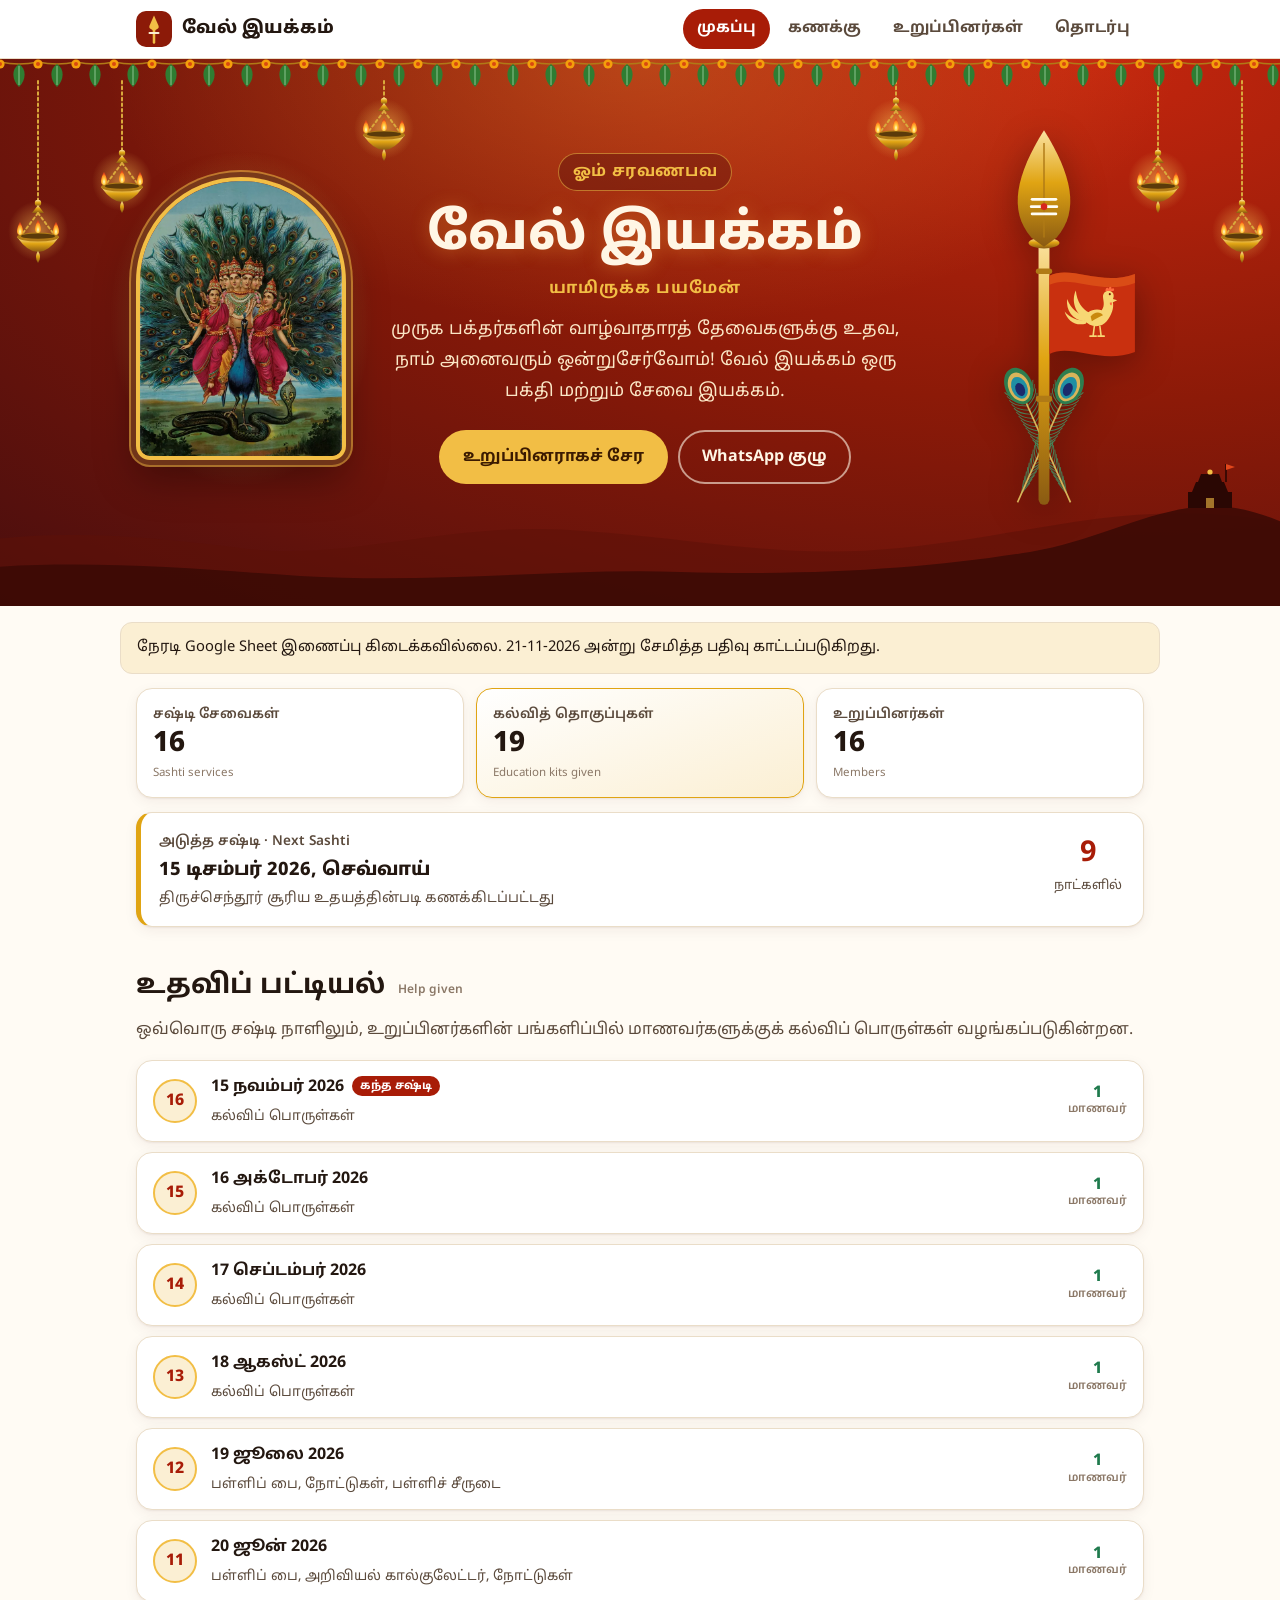
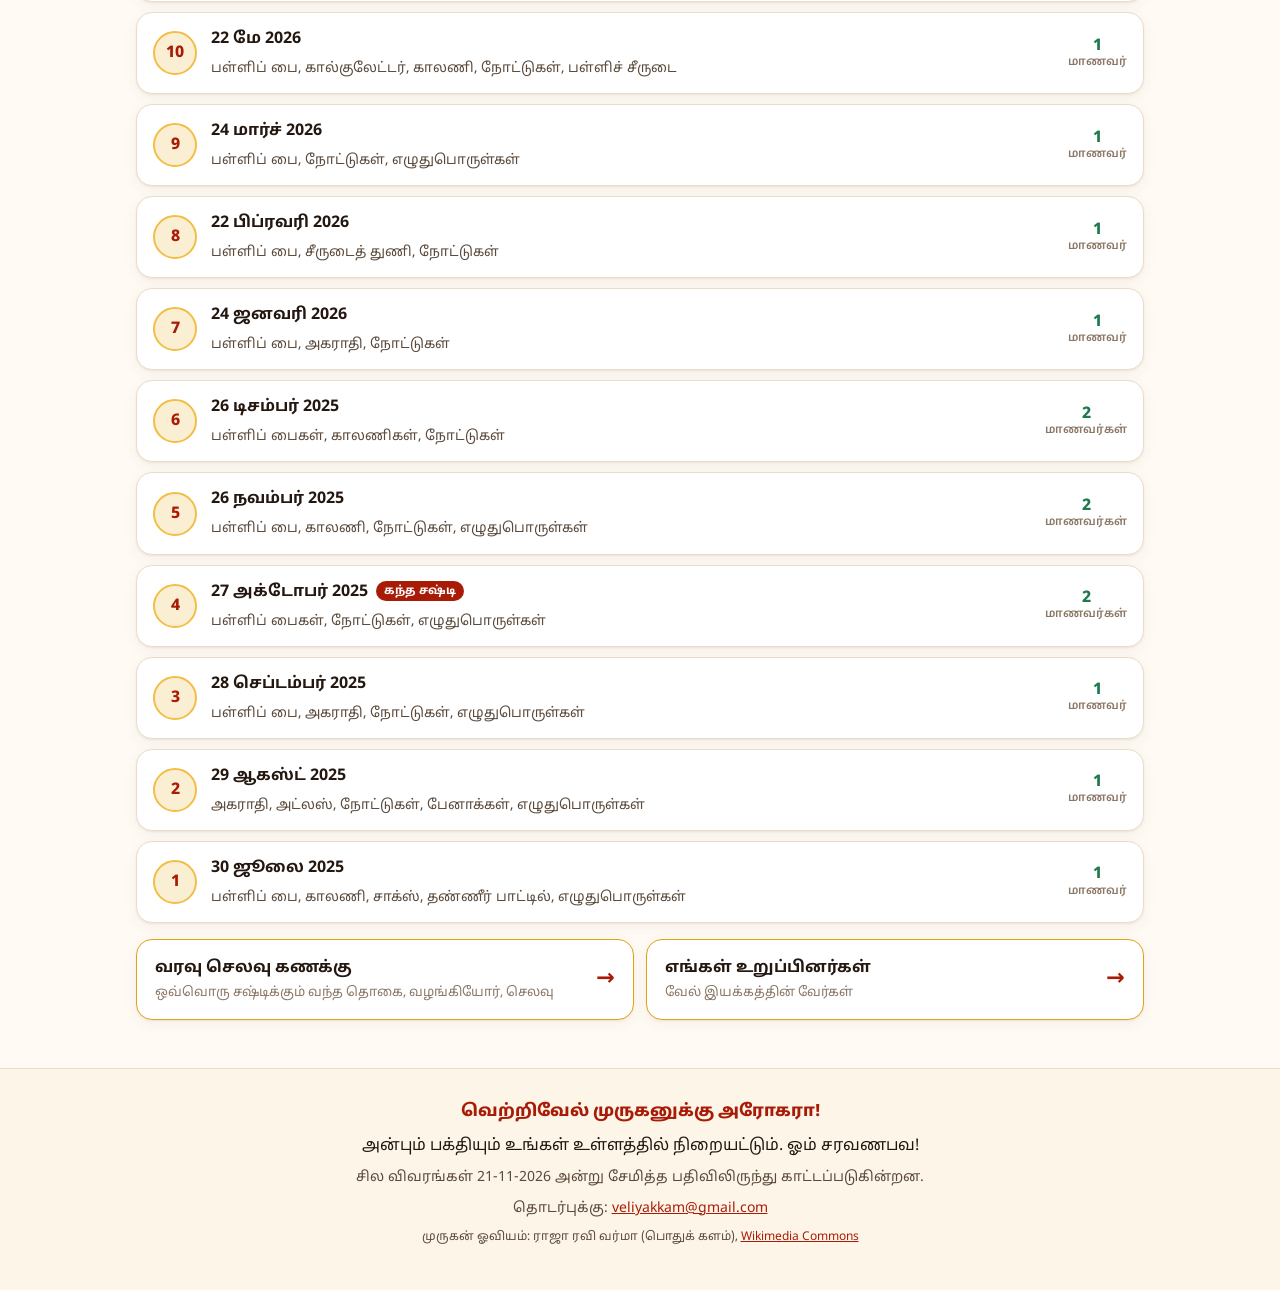
==== index.html @ ac23b08f "Keep each member's name on one line, shrinking long names to fit The name is measured in its card af" ====
<!doctype html>
<html lang="ta">
<head>
<meta charset="utf-8">
<meta name="viewport" content="width=device-width, initial-scale=1">
<title>வேல் இயக்கம் · Vel Iyakkam</title>
<meta name="description" content="வேல் இயக்கம்: முருக பக்தர்களின் பக்தி மற்றும் சேவை இயக்கம். ஒவ்வொரு ரூபாயின் வரவும் செலவும் வெளிப்படையாக.">
<meta property="og:title" content="வேல் இயக்கம் · Vel Iyakkam">
<meta property="og:description" content="A devotion and service movement of Murugan devotees. Every rupee in and out, shown openly.">
<meta property="og:type" content="website">
<meta name="theme-color" content="#8C1A08">
<link rel="icon" href="assets/img/favicon.svg">
<link rel="preconnect" href="https://fonts.googleapis.com">
<link rel="preconnect" href="https://fonts.gstatic.com" crossorigin>
<link href="https://fonts.googleapis.com/css2?family=Noto+Sans+Tamil:wght@400;600;700;800&display=swap" rel="stylesheet">
<link rel="stylesheet" href="assets/css/style.css?v=20261121f">
</head>
<body data-page="home">

<header class="top">
  <div class="wrap top-in">
    <a class="brand" href="index.html">
      <img src="assets/img/favicon.svg" alt="" width="36" height="36">
      <span>வேல் இயக்கம்</span>
    </a>
    <nav class="nav" aria-label="பக்கங்கள்">
      <a href="index.html" class="on" aria-current="page">முகப்பு</a>
      <a href="accounts.html">கணக்கு</a>
      <a href="members.html">உறுப்பினர்கள்</a>
      <a href="contact.html">தொடர்பு</a>
    </nav>
  </div>
</header>

<main>

  <section class="hero">
    <div class="decor-lamps" data-decor="lamps" aria-hidden="true"></div>
    <div class="wrap hero-grid">
      <figure class="deity">
        <picture>
          <source srcset="assets/img/murugan-ravi-varma.webp" type="image/webp">
          <img src="assets/img/murugan-ravi-varma.jpg" width="600" height="819" alt="ஆறுமுகப் பெருமான், வள்ளி தெய்வானையுடன் மயில் மீது. ராஜா ரவி வர்மா ஓவியம்">
        </picture>
      </figure>
      <div class="hero-text">
      <p class="om">ஓம் சரவணபவ</p>
      <h1>வேல் இயக்கம்</h1>
      <p class="yama">யாமிருக்க பயமேன்</p>
      <p class="lead">முருக பக்தர்களின் வாழ்வாதாரத் தேவைகளுக்கு உதவ, நாம் அனைவரும் ஒன்றுசேர்வோம்!
        வேல் இயக்கம் ஒரு பக்தி மற்றும் சேவை இயக்கம்.</p>
      <div class="cta">
        <a class="btn btn-gold js-join" href="#">உறுப்பினராகச் சேர</a>
        <a class="btn btn-line js-wa" href="#">WhatsApp குழு</a>
      </div>
      </div>
      <div class="vel-flag" data-decor="vel" aria-hidden="true"></div>
    </div>
    <div class="decor-hills" data-decor="hills" aria-hidden="true"></div>
  </section>

  <div id="notice" class="notice wrap" hidden></div>

  <section class="wrap stats" aria-label="Summary">
    <div class="stat"><span class="k">சஷ்டி சேவைகள்</span><span class="v" id="sSashti">…</span><span class="e">Sashti services</span></div>
    <div class="stat stat-hl"><span class="k">கல்வித் தொகுப்புகள்</span><span class="v" id="sKits">…</span><span class="e">Education kits given</span></div>
    <div class="stat"><span class="k">உறுப்பினர்கள்</span><span class="v" id="sMem">…</span><span class="e">Members</span></div>
  </section>

  <section class="wrap">
    <div class="sashti">
      <div>
        <span class="k">அடுத்த சஷ்டி · Next Sashti</span>
        <div class="d" id="nsDate">…</div>
        <div class="muted small" id="nsPlace"></div>
      </div>
      <div class="count" id="nsCount"></div>
    </div>
  </section>

  <section class="wrap sec" id="help">
    <h2>உதவிப் பட்டியல் <small>Help given</small></h2>
    <p class="muted">ஒவ்வொரு சஷ்டி நாளிலும், உறுப்பினர்களின் பங்களிப்பில் மாணவர்களுக்குக் கல்விப் பொருள்கள் வழங்கப்படுகின்றன.</p>
    <ol class="helplist" id="helpList"></ol>

    <div class="tab-links">
      <a class="acc-link" href="accounts.html">
        <span><b>வரவு செலவு கணக்கு</b><small>ஒவ்வொரு சஷ்டிக்கும் வந்த தொகை, வழங்கியோர், செலவு</small></span>
        <span class="arrow">→</span>
      </a>
      <a class="acc-link" href="members.html">
        <span><b>எங்கள் உறுப்பினர்கள்</b><small>வேல் இயக்கத்தின் வேர்கள்</small></span>
        <span class="arrow">→</span>
      </a>
    </div>
  </section>



</main>

<footer class="foot">
  <div class="wrap">
    <p class="arohara">வெற்றிவேல் முருகனுக்கு அரோகரா!</p>
    <p>அன்பும் பக்தியும் உங்கள் உள்ளத்தில் நிறையட்டும். ஓம் சரவணபவ!</p>
    <p class="small muted" id="source"></p>
    <p class="small muted">தொடர்புக்கு: <a class="js-mail" href="#"></a></p>
    <p class="tiny muted">முருகன் ஓவியம்: ராஜா ரவி வர்மா (பொதுக் களம்), <a href="https://commons.wikimedia.org/wiki/File:Murugan_by_Raja_Ravi_Varma.jpg" target="_blank" rel="noopener">Wikimedia Commons</a></p>
  </div>
</footer>

<script src="assets/js/config.js?v=20261121f"></script>
<script src="assets/js/panchang.js?v=20261121f"></script>
<script src="assets/js/decor.js?v=20261121f"></script>
<script src="assets/js/app.js?v=20261121f"></script>
</body>
</html>
---- assets/css/style.css ----
/* Vel Iyakkam: one small stylesheet. Light and dark follow the phone's setting. */

:root{
  --red:#A81C07; --red-d:#6E1205; --gold:#E0A413; --gold-l:#F2BE45; --cream:#FBEFD3;
  --bg:#FFFBF4; --card:#FFFFFF; --card-2:#FDF5E8;
  --ink:#231710; --ink-2:#5B4A3C; --ink-3:#8B7867; --line:#EADDC8;
  --in:#1F7A4D; --out:#B3261E;
  --r:16px; --sh:0 1px 2px rgba(74,14,14,.06),0 4px 14px rgba(74,14,14,.06);
  --font:"Noto Sans Tamil","Latha",system-ui,-apple-system,"Segoe UI",sans-serif;
}
@media (prefers-color-scheme:dark){
  :root{
    --bg:#191210; --card:#231A17; --card-2:#2C211D;
    --ink:#F5EDE3; --ink-2:#CDBBA9; --ink-3:#9A8776; --line:#3A2C26;
    --red:#E2593C; --in:#5CC48E; --out:#F08A7E; --cream:#3A2C10;
    --sh:0 1px 2px rgba(0,0,0,.3),0 4px 14px rgba(0,0,0,.25);
  }
}

*,*::before,*::after{box-sizing:border-box}
html{scroll-behavior:smooth;-webkit-text-size-adjust:100%}
body{margin:0;background:var(--bg);color:var(--ink);font-family:var(--font);font-size:16px;line-height:1.75}
a{color:var(--red)}
h1,h2,h3{line-height:1.4;margin:0 0 .4em}
h2{font-size:clamp(1.3rem,3.5vw,1.7rem)}
h3{font-size:1.1rem}
h2 small,h3 small,summary small{font-size:.75rem;font-weight:600;color:var(--ink-3);margin-left:6px;letter-spacing:.02em}
p{margin:0 0 1em}
.wrap{max-width:1040px;margin:0 auto;padding:0 16px}
.muted{color:var(--ink-2)}
.small{font-size:.875rem}
.mt{margin-top:32px}
.sec{padding:40px 16px 8px}
:focus-visible{outline:3px solid var(--gold);outline-offset:2px;border-radius:6px}

/* header */
.top{position:sticky;top:0;z-index:10;background:var(--card);border-bottom:1px solid var(--line)}
.top-in{display:flex;align-items:center;justify-content:space-between;height:58px;gap:12px}
.brand{display:flex;align-items:center;gap:10px;color:var(--ink);font-weight:800;font-size:1.1rem;text-decoration:none;white-space:nowrap}
.brand img{border-radius:10px}
.nav{display:flex;gap:4px;align-items:center}
.nav a{color:var(--ink-2);text-decoration:none;padding:7px 14px;border-radius:999px;font-size:.95rem;font-weight:700}
.nav a:hover{background:var(--card-2)}
.nav a.on{background:var(--red);color:#fff}
@media (max-width:640px){
  .top-in{flex-wrap:wrap;height:auto;padding-top:8px;gap:6px}
  .nav{width:100%;gap:0;border-top:1px solid var(--line)}
  .nav a{flex:1;text-align:center;border-radius:0;padding:9px 2px;font-size:.84rem;border-bottom:3px solid transparent}
  .nav a.on{background:none;color:var(--red);border-bottom-color:var(--red)}
}

/* hero: painting, hanging lamps, mango-leaf thoranam, hills, Vel with rooster flag */
.hero{position:relative;overflow:hidden;isolation:isolate;color:#FFF6E5;text-align:center;padding:64px 0 92px;
  background:radial-gradient(60% 70% at 50% 0%,rgba(255,170,60,.28) 0%,rgba(255,170,60,0) 70%),
             radial-gradient(120% 140% at 85% 0%,#C4260E 0%,#8C1A08 45%,#4A0E0E 100%)}
.hero::before{content:"";position:absolute;left:0;right:0;top:0;height:30px;z-index:3;background:url("data:image/svg+xml,%3Csvg xmlns='http://www.w3.org/2000/svg' width='38' height='30'%3E%3Cpath d='M0 3 Q19 7 38 3' stroke='%23B07A16' stroke-width='1.6' fill='none'/%3E%3Cpath d='M19 5 C27 10 26 21 19 28 C12 21 11 10 19 5Z' fill='%232F7D32'/%3E%3Cpath d='M19 7 L19 26' stroke='%23A5D6A7' stroke-width='.8'/%3E%3Ccircle cx='0' cy='5' r='4.6' fill='%23F59E0B'/%3E%3Ccircle cx='38' cy='5' r='4.6' fill='%23F59E0B'/%3E%3Ccircle cx='0' cy='5' r='2' fill='%23D9480F'/%3E%3Ccircle cx='38' cy='5' r='2' fill='%23D9480F'/%3E%3C/svg%3E") repeat-x;background-size:38px 30px}
.hero-grid{position:relative;z-index:2;display:grid;grid-template-columns:210px 1fr 200px;gap:28px;align-items:center}
.hero-text{min-width:0}
.om{display:inline-block;margin:0 0 10px;padding:4px 14px;border:1px solid rgba(242,190,69,.55);border-radius:999px;color:var(--gold-l);font-weight:700;letter-spacing:.04em;background:rgba(74,14,14,.35)}
.hero h1{font-size:clamp(2rem,7vw,3.2rem);font-weight:800;margin:0;text-shadow:0 2px 18px rgba(255,170,60,.35)}
.yama{margin:2px 0 12px;color:var(--gold-l);font-weight:700;letter-spacing:.06em;font-size:1.02rem}
.lead{max-width:36em;margin:0 auto 22px;font-size:clamp(1rem,2.6vw,1.1rem);color:#FBE7C6}
.deity{margin:0;position:relative}
.deity::before{content:"";position:absolute;inset:-26px;border-radius:50%;background:radial-gradient(closest-side,rgba(255,196,90,.55),rgba(255,196,90,0));z-index:-1}
.deity img{display:block;width:100%;height:auto;border-radius:105px 105px 14px 14px;border:4px solid #F2BE45;
  box-shadow:0 0 0 5px rgba(74,14,14,.6),0 0 0 7px rgba(242,190,69,.55),0 18px 40px rgba(0,0,0,.35)}
.vel-flag svg{display:block;width:100%;height:auto;filter:drop-shadow(0 8px 18px rgba(0,0,0,.35))}
.vel-flag .flag{transform-box:fill-box;transform-origin:0 50%;animation:wave 4.5s ease-in-out infinite alternate}
.decor-lamps{position:absolute;left:0;right:0;top:22px;height:240px;z-index:1;pointer-events:none}
.lamp{position:absolute;top:0;transform:translateX(-50%);transform-origin:50% 0;animation:sway 5.5s ease-in-out infinite alternate}
.lamp svg{display:block;overflow:visible}
.lamp .flame{transform-box:fill-box;transform-origin:50% 100%;animation:flicker 1.3s ease-in-out infinite alternate}
.lamp .glow{animation:glow 2.6s ease-in-out infinite alternate}
.decor-hills{position:absolute;left:0;right:0;bottom:0;height:150px;z-index:1;pointer-events:none}
@keyframes sway{from{transform:translateX(-50%) rotate(-2.2deg)}to{transform:translateX(-50%) rotate(2.2deg)}}
@keyframes flicker{0%{transform:scale(1,1)}40%{transform:scale(.9,1.1)}70%{transform:scale(1.06,.94)}100%{transform:scale(.96,1.05)}}
@keyframes glow{from{opacity:.65}to{opacity:1}}
@keyframes wave{from{transform:skewY(0deg) scaleX(1)}to{transform:skewY(-3deg) scaleX(.96)}}
@media (prefers-reduced-motion:reduce){.lamp,.lamp .flame,.lamp .glow,.vel-flag .flag{animation:none}}
@media (max-width:1180px){.lamp.wide{display:none}}
@media (max-width:860px){
  .hero{padding:52px 0 86px}
  .hero-grid{grid-template-columns:1fr;gap:6px}
  .deity{width:150px;margin:0 auto 10px}
  .deity img{border-radius:75px 75px 12px 12px}
  .vel-flag{display:none}
  .lamp.mid{top:0}
  .lamp.mid:nth-child(3){left:7%!important}.lamp.mid:nth-child(4){left:93%!important}
}
.hero--small{padding:52px 0 70px}
.hero--small h1{font-size:clamp(1.7rem,5.5vw,2.5rem)}
.cta{display:flex;gap:10px;justify-content:center;flex-wrap:wrap}
.btn{display:inline-block;padding:11px 22px;border-radius:999px;font-weight:700;text-decoration:none;border:2px solid transparent}
.btn-gold{background:var(--gold-l);color:#3B1A00}
.btn-line{border-color:rgba(255,246,229,.6);color:#FFF6E5}
.btn-red{background:var(--red);color:#fff}
.btn-ghost{border-color:var(--red);color:var(--red)}
.btn:hover{filter:brightness(1.06)}

.notice{margin-top:16px;margin-bottom:0;padding:12px 16px;border-radius:12px;background:var(--cream);color:var(--ink);font-size:.92rem;border:1px solid var(--line)}

/* stats */
.stats{display:grid;grid-template-columns:repeat(3,1fr);gap:12px;margin-top:-26px;position:relative}
.stat{background:var(--card);border:1px solid var(--line);border-radius:var(--r);box-shadow:var(--sh);padding:14px 16px;display:flex;flex-direction:column}
.stat .k{font-size:.85rem;color:var(--ink-2);font-weight:600}
.stat .v{font-size:clamp(1.3rem,3.6vw,1.75rem);font-weight:800;font-variant-numeric:tabular-nums;line-height:1.3}
.stat .e{font-size:.72rem;color:var(--ink-3)}
.stat-hl{background:linear-gradient(160deg,var(--card) 0%,var(--cream) 100%);border-color:var(--gold)}
.notice:not([hidden]) + .stats{margin-top:14px}
@media (max-width:520px){.stats{gap:8px}.stat{padding:12px 10px}.stat .k{font-size:.78rem}}

/* next sashti */
.sashti{margin-top:14px;display:flex;align-items:center;justify-content:space-between;gap:16px;background:var(--card);border:1px solid var(--line);border-left:5px solid var(--gold);border-radius:var(--r);padding:14px 18px;box-shadow:var(--sh)}
.sashti .k{font-size:.85rem;color:var(--ink-2);font-weight:600}
.sashti .d{font-size:1.15rem;font-weight:800}
.count{text-align:center;min-width:74px}
.count b{display:block;font-size:1.8rem;line-height:1.1;color:var(--red)}
.count span{font-size:.8rem;color:var(--ink-2)}

/* tables */
.table-wrap{overflow-x:auto;border:1px solid var(--line);border-radius:var(--r);background:var(--card);box-shadow:var(--sh)}
.tbl{width:100%;border-collapse:collapse;font-size:.92rem}
.tbl th{text-align:left;font-size:.8rem;color:var(--ink-2);background:var(--card-2);padding:10px 12px;white-space:nowrap}
.tbl td{padding:10px 12px;border-top:1px solid var(--line);vertical-align:top}
.tbl .n{text-align:right;font-variant-numeric:tabular-nums;white-space:nowrap}
.tbl .in{color:var(--in)}
.tbl .out{color:var(--out)}
.tbl .sub{font-size:.78rem;color:var(--ink-3)}
.tbl .sub-i{display:block;font-size:.78rem;color:var(--ink-3)}
.tbl tr.now td{background:var(--cream)}
.tbl tr.pending td{background:var(--card-2)}
.pend{display:inline-block;padding:1px 8px;border-radius:999px;background:var(--cream);color:var(--warn,#B45309);font-size:.74rem;font-weight:700;white-space:nowrap;border:1px solid var(--gold)}
@media (max-width:520px){.tbl{font-size:.84rem}.tbl th,.tbl td{padding:8px 7px}.tbl .opt{display:none}}

details.more{margin-top:14px}
details.more summary{cursor:pointer;font-weight:700;padding:8px 0}
details.more .table-wrap{margin-top:6px}

/* help list */
.helplist{list-style:none;margin:0;padding:0;display:grid;gap:10px}
.helplist li{display:grid;grid-template-columns:auto 1fr auto;gap:4px 14px;align-items:center;background:var(--card);border:1px solid var(--line);border-radius:var(--r);padding:12px 16px;box-shadow:var(--sh)}
.helplist .no{grid-row:span 2;width:44px;height:44px;border-radius:50%;display:grid;place-items:center;background:var(--cream);color:var(--red);font-weight:800;border:2px solid var(--gold-l)}
.helplist .when{font-weight:700}
.helplist .tag{display:inline-block;margin-left:8px;padding:0 8px;border-radius:999px;background:var(--red);color:#fff;font-size:.72rem;font-weight:700;vertical-align:middle}
.helplist .kids{grid-row:span 2;text-align:center;font-weight:800;color:var(--in);line-height:1.2}
.helplist .kids small{display:block;font-weight:600;font-size:.72rem;color:var(--ink-3)}
.helplist .what{font-size:.86rem;color:var(--ink-2)}

/* members */
.people{display:grid;grid-template-columns:repeat(auto-fill,minmax(140px,1fr));gap:14px}
.person{margin:0;background:var(--card);border:1px solid var(--line);border-radius:var(--r);padding:14px 10px;text-align:center;box-shadow:var(--sh)}
.ph{position:relative;width:96px;height:96px;margin:0 auto 10px;border-radius:50%;overflow:hidden;background:linear-gradient(150deg,#C4260E,#6E1205);border:3px solid var(--gold-l)}
.ph span{position:absolute;inset:0;display:grid;place-items:center;color:#FFF6E5;font-weight:800;font-size:1.6rem;letter-spacing:.02em}
.ph img{position:absolute;inset:0;width:100%;height:100%;object-fit:cover;opacity:0;transition:opacity .2s}
.ph img.ok{opacity:1}
.person figcaption{display:flex;flex-direction:column;line-height:1.45}
.person figcaption b{display:block;font-size:.95rem;white-space:nowrap;overflow:hidden}
.person figcaption span{font-size:.78rem;color:var(--ink-3)}

/* join */
.join{background:var(--card);border:1px solid var(--line);border-radius:var(--r);padding:24px 20px;box-shadow:var(--sh)}
.steps{margin:0 0 18px;padding-left:1.3em}
.steps li{margin-bottom:6px}
.join .cta{justify-content:flex-start}

.foot{margin-top:40px;padding:28px 0 36px;border-top:1px solid var(--line);text-align:center;background:var(--card-2)}
.foot p{margin:0 0 6px}
.foot .arohara{color:var(--red);font-weight:800;font-size:1.05rem}
.tiny{font-size:.75rem}
.acc-link{display:flex;align-items:center;justify-content:space-between;gap:12px;margin-top:16px;padding:14px 18px;border-radius:var(--r);background:var(--card);border:1px solid var(--gold);box-shadow:var(--sh);color:var(--ink);text-decoration:none}
.acc-link small{display:block;color:var(--ink-3);font-size:.82rem}
.acc-link .arrow{font-size:1.4rem;color:var(--red);font-weight:800}
.acc-link:hover{background:var(--card-2)}

/* accounts page */
.acc-tools{display:flex;justify-content:space-between;align-items:center;gap:10px;flex-wrap:wrap;margin:6px 0 14px}
.acc-tools button{font:inherit;font-size:.86rem;font-weight:700;padding:7px 14px;border-radius:999px;border:1px solid var(--gold);background:var(--card);color:var(--red);cursor:pointer}
.cyc{background:var(--card);border:1px solid var(--line);border-radius:var(--r);box-shadow:var(--sh);margin-bottom:10px;overflow:hidden}
.cyc[open]{border-color:var(--gold)}
.cyc.pending{background:linear-gradient(180deg,var(--card) 0%,var(--card-2) 100%)}
.cyc summary{list-style:none;cursor:pointer;display:grid;grid-template-columns:auto 1fr auto;gap:6px 14px;align-items:center;padding:12px 16px}
.cyc summary::-webkit-details-marker{display:none}
.cyc .no{width:42px;height:42px;border-radius:50%;display:grid;place-items:center;background:var(--cream);color:var(--red);font-weight:800;border:2px solid var(--gold-l)}
.cyc .t b{display:block;line-height:1.35}
.cyc .t span{font-size:.8rem;color:var(--ink-3)}
.cyc .fig{display:flex;gap:18px;text-align:right}
.cyc .fig div{display:flex;flex-direction:column;line-height:1.3;min-width:70px}
.cyc .fig small{font-size:.72rem;color:var(--ink-3)}
.cyc .fig b{font-variant-numeric:tabular-nums}
.cyc .chev{grid-column:3;justify-self:end;font-size:.78rem;color:var(--red);font-weight:700}
.cyc[open] .chev .o{display:none}.cyc:not([open]) .chev .c{display:none}
.cyc-body{padding:4px 16px 16px;border-top:1px dashed var(--line)}
.cyc-body h4{margin:14px 0 6px;font-size:.92rem}
.cyc-body .line{display:flex;justify-content:space-between;gap:10px;padding:6px 0;border-bottom:1px solid var(--line);font-size:.9rem}
.cyc-body .line:last-child{border-bottom:0}
.cyc-body .line .d{color:var(--ink-3);font-size:.8rem;min-width:84px}
.cyc-body .line .who{flex:1}
.cyc-body .line .a{font-variant-numeric:tabular-nums;font-weight:700;white-space:nowrap}
.cyc-body .bal{display:flex;justify-content:space-between;margin-top:10px;padding:8px 12px;border-radius:10px;background:var(--card-2);font-weight:700}
@media (max-width:620px){
  .cyc summary{grid-template-columns:auto 1fr}
  .cyc .fig{grid-column:1 / -1;justify-content:space-between;text-align:left;padding-top:4px}
  .cyc .fig div{min-width:0}
  .cyc .chev{grid-column:1 / -1;justify-self:start}
}

.tab-links{display:grid;grid-template-columns:1fr 1fr;gap:12px}
@media (max-width:620px){.tab-links{grid-template-columns:1fr}}
.contact-list{list-style:none;margin:0;padding:0}
.contact-list li{display:flex;justify-content:space-between;gap:12px;padding:12px 0;border-bottom:1px solid var(--line);flex-wrap:wrap}
.contact-list li:last-child{border-bottom:0}
.contact-list span{color:var(--ink-2);font-weight:600}
.contact-list a{font-weight:700}
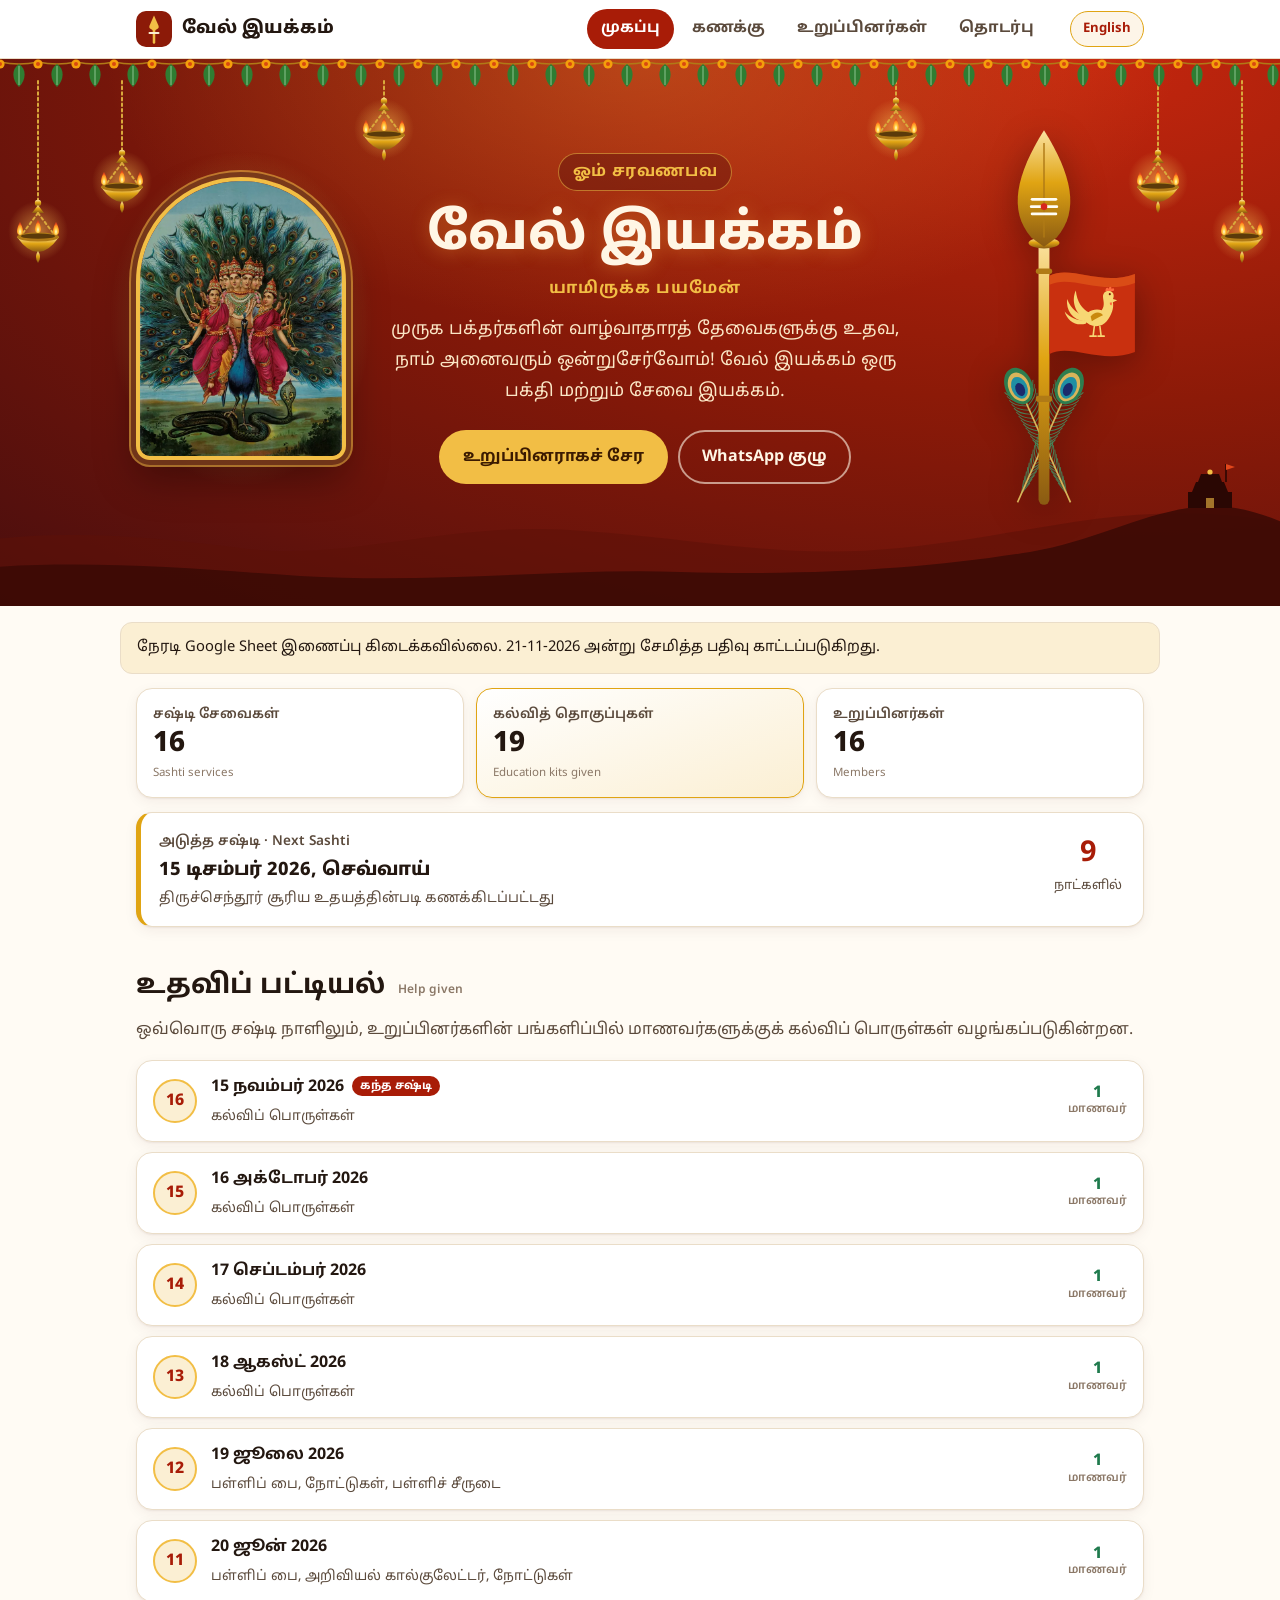
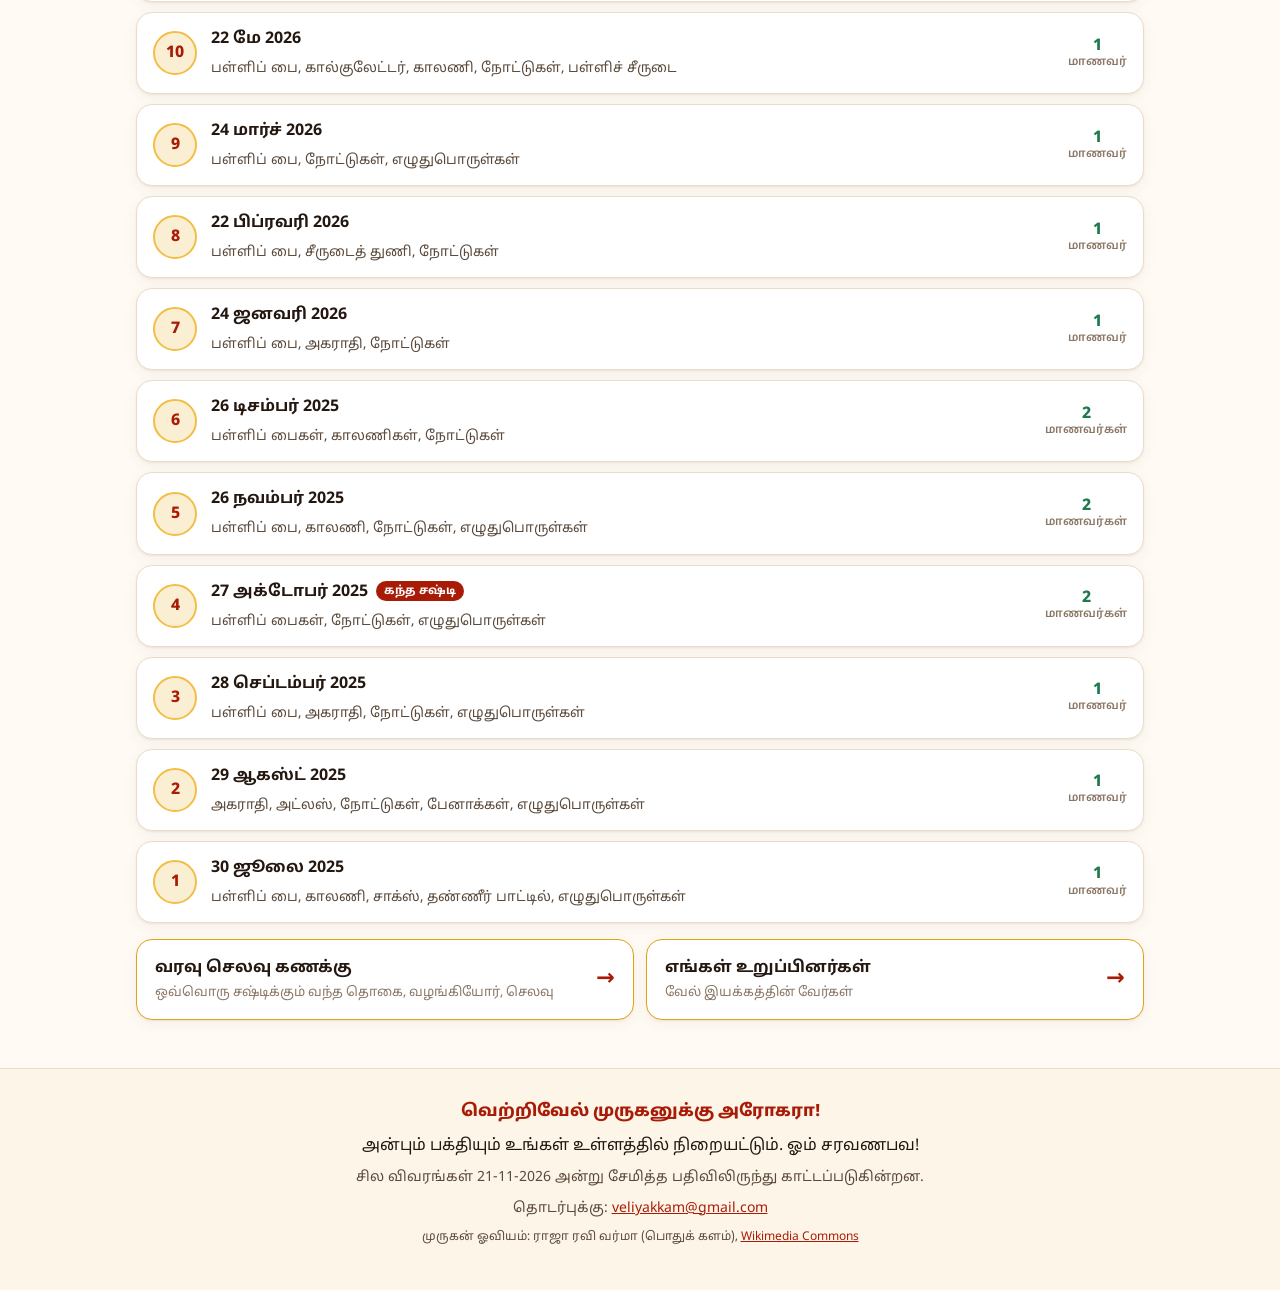
==== commit e44a11f3: "English / Tamil switch on every page; Sujith's photo (VEL-015) A button in the header switches the w" ====
--- a/index.html
+++ b/index.html
@@ -3,7 +3,7 @@
 <head>
 <meta charset="utf-8">
 <meta name="viewport" content="width=device-width, initial-scale=1">
-<title>வேல் இயக்கம் · Vel Iyakkam</title>
+<title data-en="Vel Iyakkam">வேல் இயக்கம் · Vel Iyakkam</title>
 <meta name="description" content="வேல் இயக்கம்: முருக பக்தர்களின் பக்தி மற்றும் சேவை இயக்கம். ஒவ்வொரு ரூபாயின் வரவும் செலவும் வெளிப்படையாக.">
 <meta property="og:title" content="வேல் இயக்கம் · Vel Iyakkam">
 <meta property="og:description" content="A devotion and service movement of Murugan devotees. Every rupee in and out, shown openly.">
@@ -13,7 +13,7 @@
 <link rel="preconnect" href="https://fonts.googleapis.com">
 <link rel="preconnect" href="https://fonts.gstatic.com" crossorigin>
 <link href="https://fonts.googleapis.com/css2?family=Noto+Sans+Tamil:wght@400;600;700;800&display=swap" rel="stylesheet">
-<link rel="stylesheet" href="assets/css/style.css?v=20261121f">
+<link rel="stylesheet" href="assets/css/style.css?v=20261121h">
 </head>
 <body data-page="home">
 
@@ -21,13 +21,14 @@
   <div class="wrap top-in">
     <a class="brand" href="index.html">
       <img src="assets/img/favicon.svg" alt="" width="36" height="36">
-      <span>வேல் இயக்கம்</span>
+      <span data-en="Vel Iyakkam">வேல் இயக்கம்</span>
     </a>
+    <button class="lang" id="langBtn" type="button">English</button>
     <nav class="nav" aria-label="பக்கங்கள்">
-      <a href="index.html" class="on" aria-current="page">முகப்பு</a>
-      <a href="accounts.html">கணக்கு</a>
-      <a href="members.html">உறுப்பினர்கள்</a>
-      <a href="contact.html">தொடர்பு</a>
+      <a href="index.html" class="on" aria-current="page" data-en="Home">முகப்பு</a>
+      <a href="accounts.html" data-en="Accounts">கணக்கு</a>
+      <a href="members.html" data-en="Members">உறுப்பினர்கள்</a>
+      <a href="contact.html" data-en="Contact">தொடர்பு</a>
     </nav>
   </div>
 </header>
@@ -44,14 +45,14 @@
         </picture>
       </figure>
       <div class="hero-text">
-      <p class="om">ஓம் சரவணபவ</p>
-      <h1>வேல் இயக்கம்</h1>
-      <p class="yama">யாமிருக்க பயமேன்</p>
-      <p class="lead">முருக பக்தர்களின் வாழ்வாதாரத் தேவைகளுக்கு உதவ, நாம் அனைவரும் ஒன்றுசேர்வோம்!
+      <p class="om" data-en="Om Saravanabhava">ஓம் சரவணபவ</p>
+      <h1 data-en="Vel Iyakkam">வேல் இயக்கம்</h1>
+      <p class="yama" data-en="Why fear, when I am here">யாமிருக்க பயமேன்</p>
+      <p class="lead" data-en="Let us all come together to help Murugan devotees with their livelihood needs! Vel Iyakkam is a movement of devotion and service.">முருக பக்தர்களின் வாழ்வாதாரத் தேவைகளுக்கு உதவ, நாம் அனைவரும் ஒன்றுசேர்வோம்!
         வேல் இயக்கம் ஒரு பக்தி மற்றும் சேவை இயக்கம்.</p>
       <div class="cta">
-        <a class="btn btn-gold js-join" href="#">உறுப்பினராகச் சேர</a>
-        <a class="btn btn-line js-wa" href="#">WhatsApp குழு</a>
+        <a class="btn btn-gold js-join" href="#" data-en="Become a member">உறுப்பினராகச் சேர</a>
+        <a class="btn btn-line js-wa" href="#" data-en="WhatsApp group">WhatsApp குழு</a>
       </div>
       </div>
       <div class="vel-flag" data-decor="vel" aria-hidden="true"></div>
@@ -62,15 +63,15 @@
   <div id="notice" class="notice wrap" hidden></div>
 
   <section class="wrap stats" aria-label="Summary">
-    <div class="stat"><span class="k">சஷ்டி சேவைகள்</span><span class="v" id="sSashti">…</span><span class="e">Sashti services</span></div>
-    <div class="stat stat-hl"><span class="k">கல்வித் தொகுப்புகள்</span><span class="v" id="sKits">…</span><span class="e">Education kits given</span></div>
-    <div class="stat"><span class="k">உறுப்பினர்கள்</span><span class="v" id="sMem">…</span><span class="e">Members</span></div>
+    <div class="stat"><span class="k" data-en="Sashti services">சஷ்டி சேவைகள்</span><span class="v" id="sSashti">…</span><span class="e">Sashti services</span></div>
+    <div class="stat stat-hl"><span class="k" data-en="Education kits given">கல்வித் தொகுப்புகள்</span><span class="v" id="sKits">…</span><span class="e">Education kits given</span></div>
+    <div class="stat"><span class="k" data-en="Members">உறுப்பினர்கள்</span><span class="v" id="sMem">…</span><span class="e">Members</span></div>
   </section>
 
   <section class="wrap">
     <div class="sashti">
       <div>
-        <span class="k">அடுத்த சஷ்டி · Next Sashti</span>
+        <span class="k" data-en="Next Sashti">அடுத்த சஷ்டி · Next Sashti</span>
         <div class="d" id="nsDate">…</div>
         <div class="muted small" id="nsPlace"></div>
       </div>
@@ -79,17 +80,17 @@
   </section>
 
   <section class="wrap sec" id="help">
-    <h2>உதவிப் பட்டியல் <small>Help given</small></h2>
-    <p class="muted">ஒவ்வொரு சஷ்டி நாளிலும், உறுப்பினர்களின் பங்களிப்பில் மாணவர்களுக்குக் கல்விப் பொருள்கள் வழங்கப்படுகின்றன.</p>
+    <h2 data-en="Help given">உதவிப் பட்டியல் <small>Help given</small></h2>
+    <p class="muted" data-en="On every Sashti day, students receive education materials paid for by our members&#x27; contributions.">ஒவ்வொரு சஷ்டி நாளிலும், உறுப்பினர்களின் பங்களிப்பில் மாணவர்களுக்குக் கல்விப் பொருள்கள் வழங்கப்படுகின்றன.</p>
     <ol class="helplist" id="helpList"></ol>
 
     <div class="tab-links">
       <a class="acc-link" href="accounts.html">
-        <span><b>வரவு செலவு கணக்கு</b><small>ஒவ்வொரு சஷ்டிக்கும் வந்த தொகை, வழங்கியோர், செலவு</small></span>
+        <span data-en="&lt;b&gt;Accounts&lt;/b&gt;&lt;small&gt;What came in, who gave and what was spent, Sashti by Sashti&lt;/small&gt;"><b>வரவு செலவு கணக்கு</b><small>ஒவ்வொரு சஷ்டிக்கும் வந்த தொகை, வழங்கியோர், செலவு</small></span>
         <span class="arrow">→</span>
       </a>
       <a class="acc-link" href="members.html">
-        <span><b>எங்கள் உறுப்பினர்கள்</b><small>வேல் இயக்கத்தின் வேர்கள்</small></span>
+        <span data-en="&lt;b&gt;Our members&lt;/b&gt;&lt;small&gt;The roots of Vel Iyakkam&lt;/small&gt;"><b>எங்கள் உறுப்பினர்கள்</b><small>வேல் இயக்கத்தின் வேர்கள்</small></span>
         <span class="arrow">→</span>
       </a>
     </div>
@@ -101,17 +102,17 @@
 
 <footer class="foot">
   <div class="wrap">
-    <p class="arohara">வெற்றிவேல் முருகனுக்கு அரோகரா!</p>
-    <p>அன்பும் பக்தியும் உங்கள் உள்ளத்தில் நிறையட்டும். ஓம் சரவணபவ!</p>
+    <p class="arohara" data-en="Vetrivel Muruganukku Arohara!">வெற்றிவேல் முருகனுக்கு அரோகரா!</p>
+    <p data-en="May love and devotion fill your heart. Om Saravanabhava!">அன்பும் பக்தியும் உங்கள் உள்ளத்தில் நிறையட்டும். ஓம் சரவணபவ!</p>
     <p class="small muted" id="source"></p>
-    <p class="small muted">தொடர்புக்கு: <a class="js-mail" href="#"></a></p>
-    <p class="tiny muted">முருகன் ஓவியம்: ராஜா ரவி வர்மா (பொதுக் களம்), <a href="https://commons.wikimedia.org/wiki/File:Murugan_by_Raja_Ravi_Varma.jpg" target="_blank" rel="noopener">Wikimedia Commons</a></p>
+    <p class="small muted" data-en="Contact: &lt;a class=&quot;js-mail&quot; href=&quot;#&quot;&gt;&lt;/a&gt;">தொடர்புக்கு: <a class="js-mail" href="#"></a></p>
+    <p class="tiny muted" data-en="Murugan painting: Raja Ravi Varma (public domain), &lt;a href=&quot;https://commons.wikimedia.org/wiki/File:Murugan_by_Raja_Ravi_Varma.jpg&quot; target=&quot;_blank&quot; rel=&quot;noopener&quot;&gt;Wikimedia Commons&lt;/a&gt;">முருகன் ஓவியம்: ராஜா ரவி வர்மா (பொதுக் களம்), <a href="https://commons.wikimedia.org/wiki/File:Murugan_by_Raja_Ravi_Varma.jpg" target="_blank" rel="noopener">Wikimedia Commons</a></p>
   </div>
 </footer>
 
-<script src="assets/js/config.js?v=20261121f"></script>
-<script src="assets/js/panchang.js?v=20261121f"></script>
-<script src="assets/js/decor.js?v=20261121f"></script>
-<script src="assets/js/app.js?v=20261121f"></script>
+<script src="assets/js/config.js?v=20261121h"></script>
+<script src="assets/js/panchang.js?v=20261121h"></script>
+<script src="assets/js/decor.js?v=20261121h"></script>
+<script src="assets/js/app.js?v=20261121h"></script>
 </body>
 </html>
--- a/assets/css/style.css
+++ b/assets/css/style.css
@@ -36,7 +36,7 @@
 /* header */
 .top{position:sticky;top:0;z-index:10;background:var(--card);border-bottom:1px solid var(--line)}
 .top-in{display:flex;align-items:center;justify-content:space-between;height:58px;gap:12px}
-.brand{display:flex;align-items:center;gap:10px;color:var(--ink);font-weight:800;font-size:1.1rem;text-decoration:none;white-space:nowrap}
+.brand{margin-right:auto;display:flex;align-items:center;gap:10px;color:var(--ink);font-weight:800;font-size:1.1rem;text-decoration:none;white-space:nowrap}
 .brand img{border-radius:10px}
 .nav{display:flex;gap:4px;align-items:center}
 .nav a{color:var(--ink-2);text-decoration:none;padding:7px 14px;border-radius:999px;font-size:.95rem;font-weight:700}
@@ -211,3 +211,10 @@
 .contact-list li:last-child{border-bottom:0}
 .contact-list span{color:var(--ink-2);font-weight:600}
 .contact-list a{font-weight:700}
+
+/* language switch */
+.lang{order:2;margin-left:10px;font:inherit;font-size:.82rem;font-weight:700;padding:6px 12px;border-radius:999px;border:1px solid var(--gold);background:var(--card-2);color:var(--red);cursor:pointer;white-space:nowrap}
+.lang:hover{background:var(--cream)}
+.nav{order:1}
+html[lang="en"] .stat .e,html[lang="en"] h2 small,html[lang="en"] h3 small,html[lang="en"] summary small{display:none}
+@media (max-width:640px){.lang{order:2;margin-left:auto}.nav{order:3}}
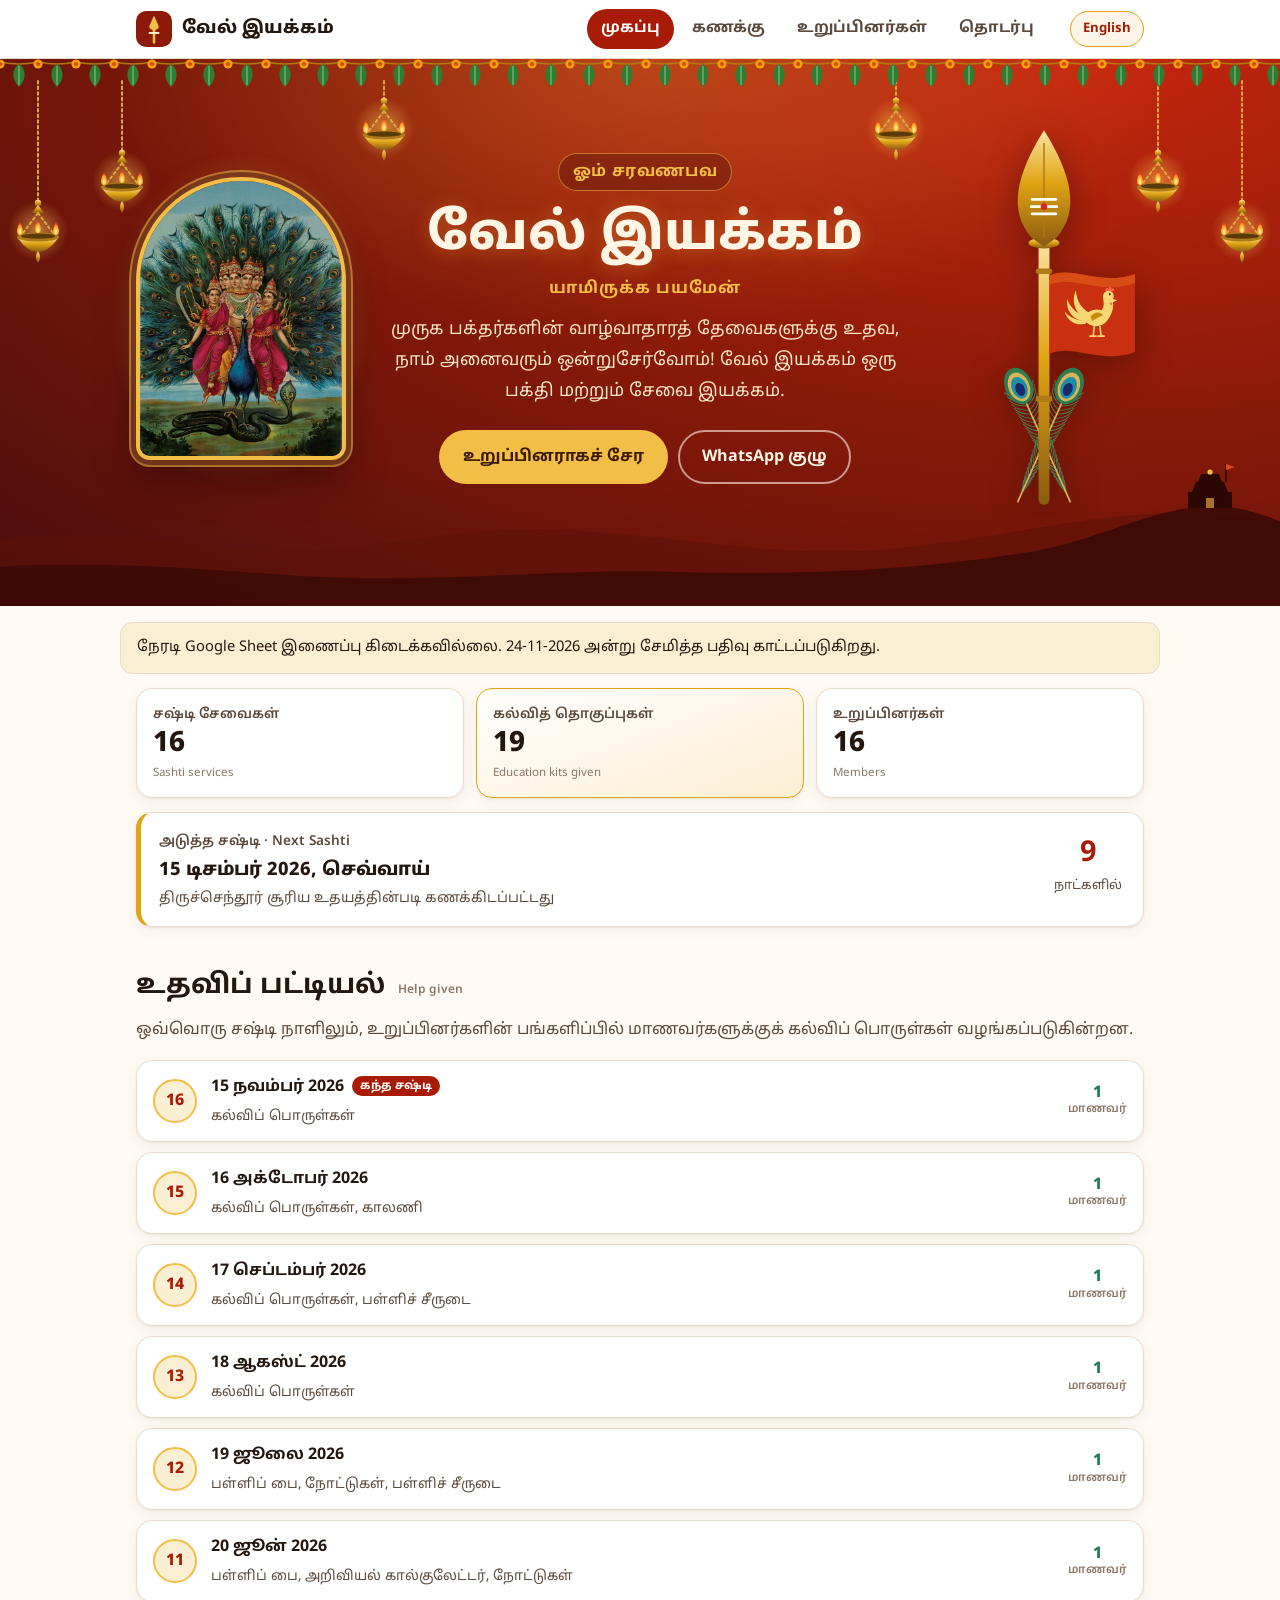
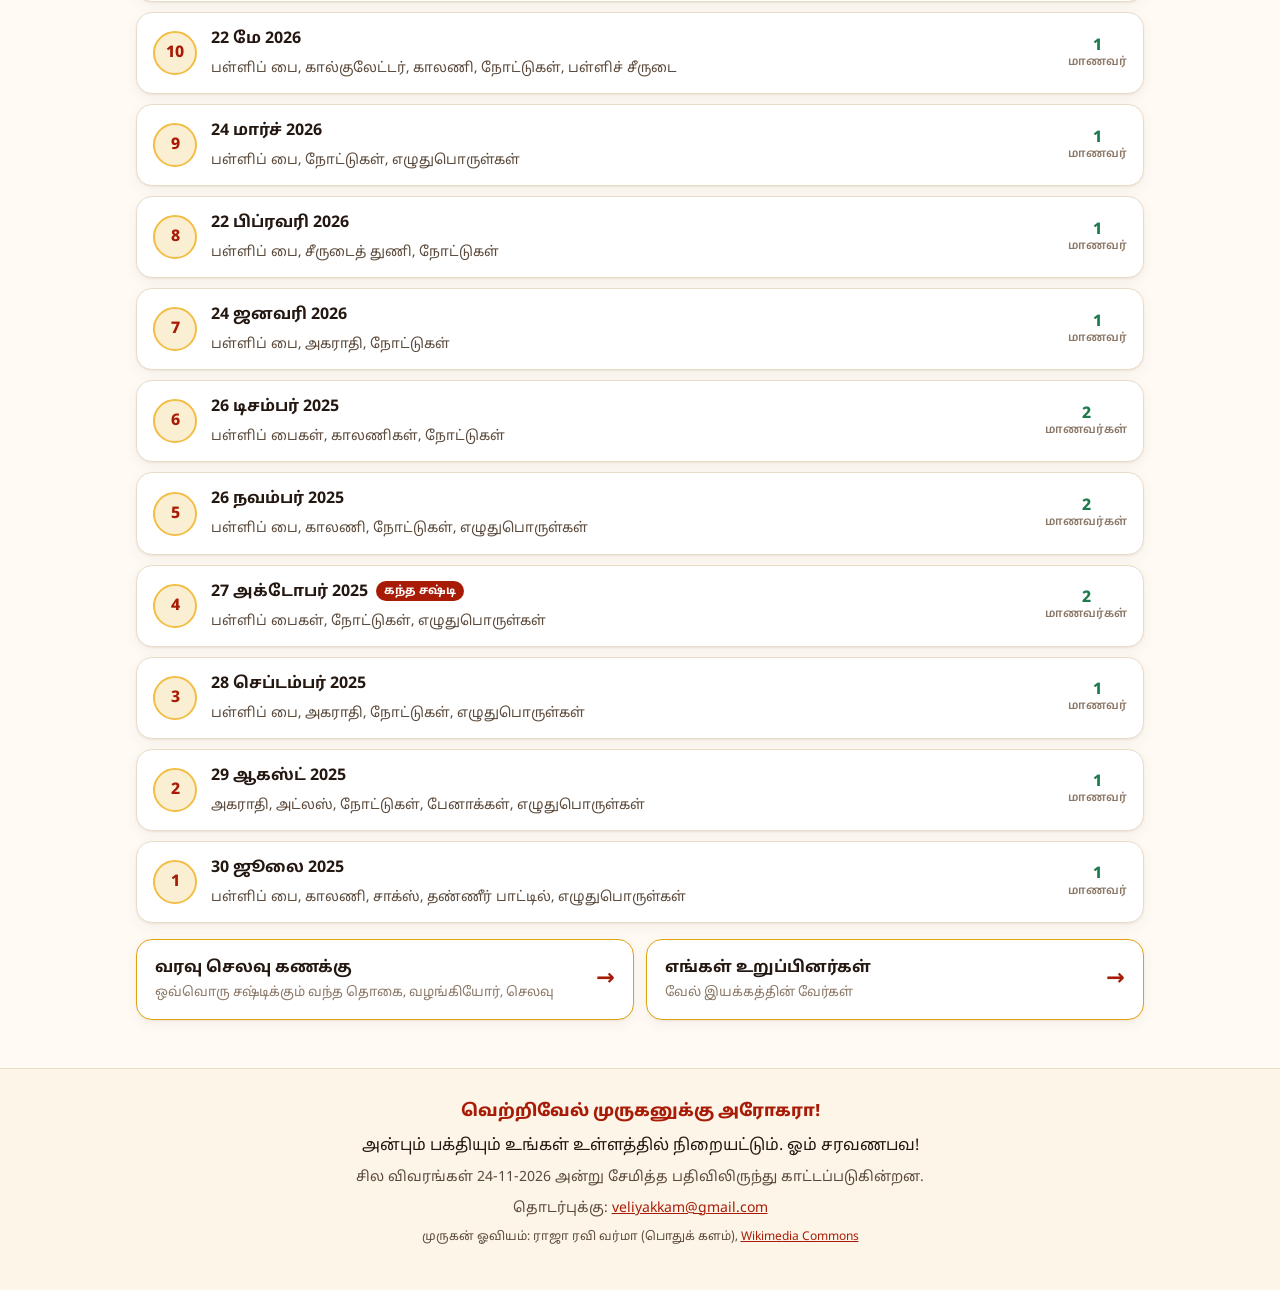
==== commit 1fa90601: "August to November spending from the treasurer; four more photos Saved copy follows the sheet: Augus" ====
--- a/index.html
+++ b/index.html
@@ -13,7 +13,7 @@
 <link rel="preconnect" href="https://fonts.googleapis.com">
 <link rel="preconnect" href="https://fonts.gstatic.com" crossorigin>
 <link href="https://fonts.googleapis.com/css2?family=Noto+Sans+Tamil:wght@400;600;700;800&display=swap" rel="stylesheet">
-<link rel="stylesheet" href="assets/css/style.css?v=20261121h">
+<link rel="stylesheet" href="assets/css/style.css?v=20261124a">
 </head>
 <body data-page="home">
 
@@ -110,9 +110,9 @@
   </div>
 </footer>
 
-<script src="assets/js/config.js?v=20261121h"></script>
-<script src="assets/js/panchang.js?v=20261121h"></script>
-<script src="assets/js/decor.js?v=20261121h"></script>
-<script src="assets/js/app.js?v=20261121h"></script>
+<script src="assets/js/config.js?v=20261124a"></script>
+<script src="assets/js/panchang.js?v=20261124a"></script>
+<script src="assets/js/decor.js?v=20261124a"></script>
+<script src="assets/js/app.js?v=20261124a"></script>
 </body>
 </html>
